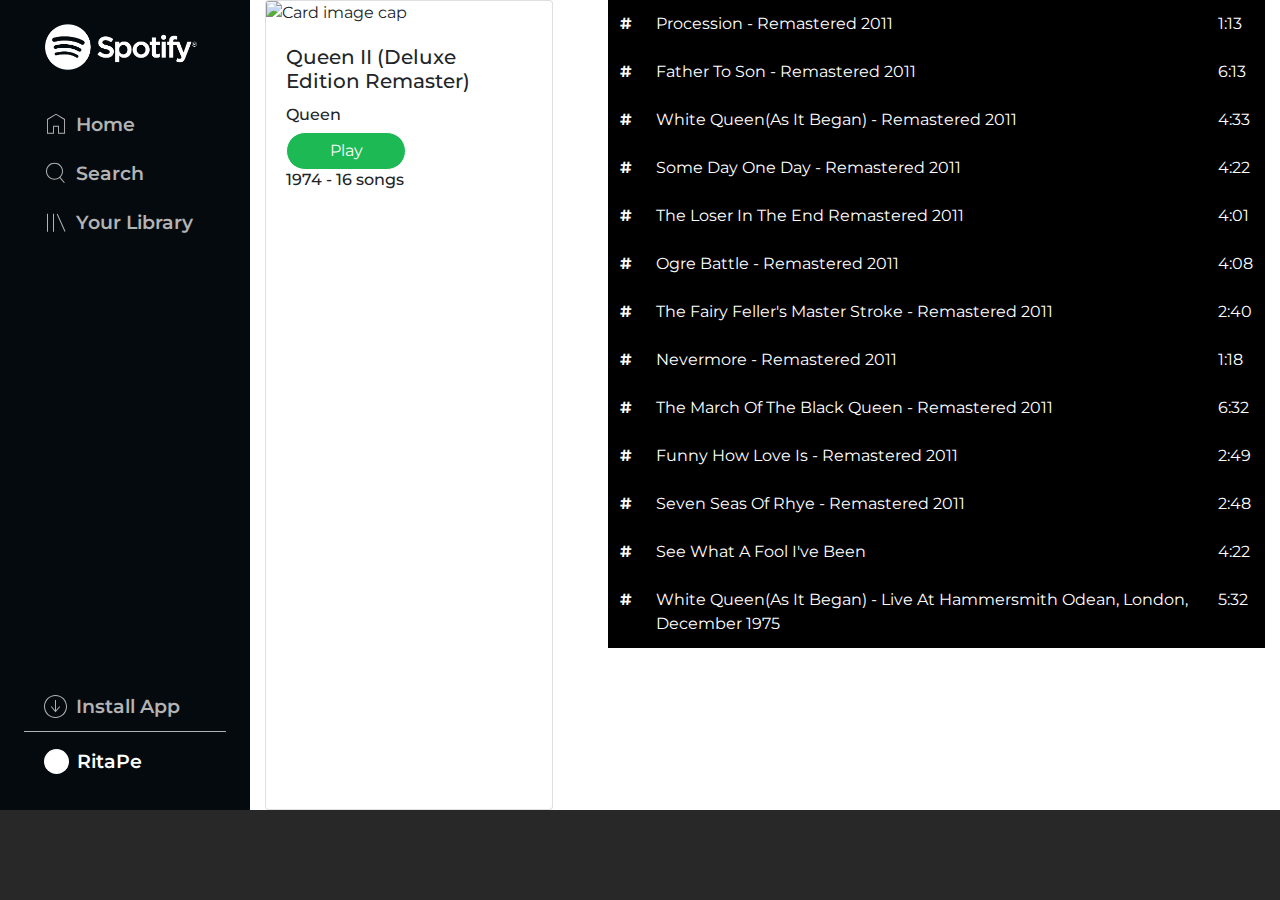
==== album.html @ 7730bd39 "Set-up Album Page" ====
<!DOCTYPE html>
<html lang="en">

<head>
    <meta charset="UTF-8">
    <meta name="viewport" content="width=device-width, initial-scale=1.0">
    <link rel="stylesheet" href="https://stackpath.bootstrapcdn.com/bootstrap/4.5.2/css/bootstrap.min.css">
    <link rel="stylesheet" href="style.css">
    <title>Spotify Clone</title>
</head>

<body>
    <div class="wrapper d-flex flex-column-reverse flex-md-row">
        <div class="sideNav d-flex flex-row flex-md-column">
            <div class="sideNav__nav d-flex flex-row flex-md-column">
                <!-- logo -->

                <a href="#" class="sideNav__logo d-none d-md-block"><img src="./imgs/Spotify_Logo_RGB_White.png"
                        alt="spotify_logo"></a>

                <!-- sidebar links -->
                <div class="sideNav__nav-links d-flex flex-row flex-md-column text-left">
                    <a href="#"> <svg class="mr-2" viewBox="0 0 512 512" width="24" height="24"
                            xmlns="http://www.w3.org/2000/svg">
                            <path
                                d="M 256.274 60.84 L 84.324 166.237 L 84.324 443.063 L 193.27 443.063 L 193.27 293.73 L 320.228 293.73 L 320.228 443.063 L 428.222 443.063 L 428.222 165.476 L 256.274 60.84 Z M 256.274 35.95 L 448.452 149.145 L 448.452 464.395 L 300 464.395 L 300 315.062 L 213.499 315.062 L 213.499 464.395 L 64.095 464.395 L 64.095 150.161 L 256.274 35.95 Z"
                                fill="currentColor"></path>
                        </svg> <span>Home</span></a>
                    <a href="#"><svg class="mr-2" viewBox="0 0 512 512" width="24" height="24"
                            xmlns="http://www.w3.org/2000/svg">
                            <path
                                d="M349.714 347.937l93.714 109.969-16.254 13.969-93.969-109.969q-48.508 36.825-109.207 36.825-36.826 0-70.476-14.349t-57.905-38.603-38.603-57.905-14.349-70.476 14.349-70.476 38.603-57.905 57.905-38.603 70.476-14.349 70.476 14.349 57.905 38.603 38.603 57.905 14.349 70.476q0 37.841-14.73 71.619t-40.889 58.921zM224 377.397q43.428 0 80.254-21.461t58.286-58.286 21.461-80.254-21.461-80.254-58.286-58.285-80.254-21.46-80.254 21.46-58.285 58.285-21.46 80.254 21.46 80.254 58.285 58.286 80.254 21.461z"
                                fill="currentColor" fill-rule="evenodd"></path>
                        </svg><span>Search</span></a>
                    <a href="#"><svg class="mr-2" viewBox="0 0 512 512" width="24" height="24"
                            xmlns="http://www.w3.org/2000/svg">
                            <path class="mr-2"
                                d="M291.301 81.778l166.349 373.587-19.301 8.635-166.349-373.587zM64 463.746v-384h21.334v384h-21.334zM192 463.746v-384h21.334v384h-21.334z"
                                fill="currentColor"></path>
                        </svg><span> Your Library</span></a>

                </div>
            </div>

            <!-- sidebar install app -->
            <div class="sideNav__footer sideNav__nav-links text-left d-none d-md-block">
                <a href="#"> <svg role="img" height="24" width="24" viewBox="0 0 24 24" class="mr-2">
                        <path
                            d="M11.5 0C5.149 0 0 5.148 0 11.5 0 17.851 5.149 23 11.5 23S23 17.851 23 11.5C23 5.148 17.851 0 11.5 0zm0 22C5.71 22 1 17.29 1 11.5S5.71 1 11.5 1 22 5.71 22 11.5 17.29 22 11.5 22zm.499-6.842V5h-1v10.149l-3.418-3.975-.758.652 4.678 5.44 4.694-5.439-.757-.653-3.439 3.984z"
                            fill="currentColor">
                        </path>
                    </svg> Install App</a>
                <a href="#" class="sideNav__user">
                    <div class="sideNav__user-avatar"><img class="img-fluid"
                            src="https://img2.pngio.com/avatar-female-person-user-woman-young-icon-avatar-person-png-512_512.png"
                            alt=""></div>RitaPe
                </a>

            </div>
        </div>
        <main class="container">
            <!-- here you put the content of each page -->
            <div class="row h-100">
                <div class="col-4 h-100">
                    <div class="card h-100" style="width: 18rem;">
                        <img class="card-img-top"
                            src="https://images-na.ssl-images-amazon.com/images/I/71B34LLm%2B9L._SY355_.jpg"
                            alt="Card image cap">
                        <div class="card-body">
                            <h5 class="card-title">Queen II (Deluxe Edition Remaster)</h5>

                            <h6>Queen</h6>

                            <div class="d-flex flex-column buttons-wrapper">
                                <button type="button" class="btn btn-primary d-inline">Play</button>
                                <h6>1974 - 16 songs</h6>
                                <i class="fa fa-ellipsis-h" aria-hidden="true"></i>
                                <i class="fa fa-heart" aria-hidden="true"></i>
                            </div>

                        </div>
                    </div>
                </div>
                <div class="col-8 h-100">
                    <table class="table table-borderless table-dark">

                        <tbody>
                            <tr>
                                <th scope="row">#</th>
                                <td colspan="2">Procession - Remastered 2011</td>

                                <td>1:13</td>
                            </tr>
                            <tr>
                                <th scope="row">#</th>
                                <td colspan="2">Father To Son - Remastered 2011</td>
                                <td>6:13</td>
                            </tr>
                            <tr>
                                <th scope="row">#</th>
                                <td colspan="2">White Queen(As It Began) - Remastered 2011</td>
                                <td>4:33</td>
                            </tr>
                            <tr>
                                <th scope="row">#</th>
                                <td colspan="2">Some Day One Day - Remastered 2011</td>
                                <td>4:22</td>
                            </tr>
                            <tr>
                                <th scope="row">#</th>
                                <td colspan="2">The Loser In The End Remastered 2011</td>
                                <td>4:01</td>
                            </tr>
                            <tr>
                                <th scope="row">#</th>
                                <td colspan="2">Ogre Battle - Remastered 2011</td>
                                <td>4:08</td>
                            </tr>
                            <tr>
                                <th scope="row">#</th>
                                <td colspan="2">The Fairy Feller's Master Stroke - Remastered 2011</td>
                                <td>2:40</td>
                            </tr>
                            <tr>
                                <th scope="row">#</th>
                                <td colspan="2">Nevermore - Remastered 2011</td>
                                <td>1:18</td>
                            </tr>
                            <tr>
                                <th scope="row">#</th>
                                <td colspan="2">The March Of The Black Queen - Remastered 2011</td>
                                <td>6:32</td>
                            </tr>
                            <tr>
                                <th scope="row">#</th>
                                <td colspan="2">Funny How Love Is - Remastered 2011</td>
                                <td>2:49</td>
                            </tr>
                            <tr>
                                <th scope="row">#</th>
                                <td colspan="2">Seven Seas Of Rhye - Remastered 2011</td>
                                <td>2:48</td>
                            </tr>
                            <tr>
                                <th scope="row">#</th>
                                <td colspan="2">See What A Fool I've Been</td>
                                <td>4:22</td>
                            </tr>
                            <tr>
                                <th scope="row">#</th>
                                <td colspan="2">White Queen(As It Began) - Live At Hammersmith Odean, London, December
                                    1975</td>
                                <td>5:32</td>
                            </tr>
                        </tbody>
                    </table>
                </div>
            </div>
    </div>
    </main>

    </div>
    <section class="player">
        <iframe src="https://open.spotify.com/embed/track/0VjIjW4GlUZAMYd2vXMi3b" id="music-player" frameborder="0"
            allowtransparency="true" allow="encrypted-media" autoplay="1"></iframe>
    </section>


    <!-- jQuery (necessary for Bootstrap's JavaScript plugins) -->
    <script src="https://ajax.googleapis.com/ajax/libs/jquery/1.12.4/jquery.min.js"></script>
    <!-- Include all compiled plugins (below), or include individual files as needed -->
    <script src="js/bootstrap.min.js"></script>
</body>

</html>
---- style.css ----
@import url("https://fonts.googleapis.com/css2?family=Montserrat:ital,wght@0,100;0,200;0,300;0,400;0,600;0,700;0,800;1,300;1,400&display=swap");

/* Color sheme 
black-navbar: #050A0F,
color-player:#282828,
color-links-sideNav: #b3b3b3
*/

:root {
  --color-navbar: #050a0f;
  --color-player: #282828;
  --main-font: "Montserrat", sans- serif;
  --color-links-sideNav: #b3b3b3;
  --color-dividers-login: #d9dadc;
  --plyer-height-desktop: 90px;
  --color-green: #15883e;
  --color-bacl-hover: #282828;
  --color-background: #181818;
}
/*---------------------------- UTILS------------------------------ */

/*---------------------------- SCHELETON AND GENERAL SETTINGS------------------------------ */
.wrapper {
  font-family: var(--main-font);
}
.container-fluid {
  background-color: var(--color-background);
  margin: 0;
  max-width: none;
}
.col-12 {
  padding: 0;
}

/*----------------------------- BUTTONS---------------------------------- */

.btn-fb {
  color: rgb(255, 255, 255);
  background-color: rgb(59, 89, 152);
}
.btn-login {
  font-size: 14px;
  line-height: 1;
  transition-property: background-color, border-color, color, box-shadow, filter;
  transition-duration: 0.3s;
  letter-spacing: 2px;
  min-width: 160px;
  text-transform: uppercase;
  white-space: normal;
  text-align: center;
  font-weight: 500;
  border-radius: 500px;
  padding: 16px 48px 18px;
  border-width: 0px;
}
.btn-black {
  color: rgb(255, 255, 255);
  background-color: rgb(0, 0, 0);
}
.btn-default {
  color: rgb(97, 100, 103);
  box-shadow: rgb(97, 100, 103) 0px 0px 0px 2px inset;
  background-color: transparent;
}
.btn-green {
  color: rgb(255, 255, 255);
  background-color: rgb(21, 136, 62);
}

/* ---------------------------------------SIDENAV--------------------------------- */
.sideNav {
  width: 20vw;
  min-width: 250px;
  max-width: 320px;
  background-color: var(--color-navbar);
  height: calc(100vh - var(--plyer-height-desktop));
  padding: 1.5em;

  justify-content: space-between;
}

.sideNav__logo img {
  width: 76%;
  margin-left: 20px;
  margin-bottom: 30px;
}

.sideNav__nav-links a {
  color: var(--color-links-sideNav);
  padding: 10px 20px;
  font-weight: 600;
  font-size: 1.2em;
  display: flex;
  align-items: center;
  text-decoration: none;
}
.sideNav__user-avatar {
  height: 25px;
  width: 25px;
  background-color: white;
  border-radius: 100%;
  margin-right: 8px;
}
.sideNav__nav-links a.sideNav__user {
  color: white;
  border-top: 1px solid var(--color-links-sideNav);
  padding-top: 15px;
}
/* ----------------------------------------------------NAVBAR----------------------------------------------------------- */
.navBar {
}

.navBar a.navBar__link {
  text-transform: uppercase;
  color: #b3b3b3;

  margin: 33px 36px;
  font-size: 16px;
  font-weight: 600;
  letter-spacing: 4px;
  position: relative;
  text-decoration: none;
}
a.navBar__link.active::after {
  position: absolute;
  content: "";
  width: 40%;
  height: 4px;
  bottom: -5px;
  left: 50%;
  transform: translateX(-50%);
  background-color: var(--color-green);
}
/* -----------------------------------------------PLAYER BOTTOM---------------------------------------------*/
.player iframe {
  width: 100vw;
  height: var(--plyer-height-desktop);
  background-color: var(--color-player);
  position: fixed;
  bottom: 0;
  z-index: 1;
}
/* ----------------------------------------LOGIN-PAGE ----------------------------------------------------*/
/* ----------------------------------------LOGIN-PAGE ----------------------------------------------------*/
/* ----------------------------------------LOGIN-PAGE ----------------------------------------------------*/

.login__box {
  width: 80vw;
  max-width: 450px;
  min-width: 375px;
  margin: 0px auto;
  padding: 10px 30px;
}
.login__header {
  text-align: center;
  padding: 22px 0px;
  border-bottom: 1px solid var(--color-dividers-login);
}

.login__logo {
  width: 15%;
  min-width: 130px;
}

.login__box h6 {
  font-weight: 700;
  text-align: center;
}

.login__socials {
  padding-bottom: 10px;
  margin-bottom: 20px;
  position: relative;
  border-bottom: 1px solid var(--color-dividers-login);
}

.login__socials::after {
  content: "OR";
  position: absolute;
  bottom: -10px;
  right: 50%;
  background-color: white;
  font-weight: 700;
  font-size: 12px;
  padding: 0px 10px;
}
.login__inputs {
  padding-bottom: 40px;
  border-bottom: 1px solid var(--color-dividers-login);
}
.input-group-text {
  background-color: transparent !important;
}

.login__forgotPass a {
  color: var(--color-green);
}

.login__signup {
  padding-top: 24px;
}

/* -----------------------------------------------ALBUM PAGE---------------------------------------------*/
/* -----------------------------------------------ALBUM PAGE---------------------------------------------*/
/* -----------------------------------------------ALBUM PAGE---------------------------------------------*/

/*----------------------------------------Jumbotron Artist Page--------------------------------------------*/

.jumbotron {
  background-image: url("https://cdn.britannica.com/83/149183-050-25913164/Queen.jpg");
  background-size: cover;
  margin-bottom: 0 !important;
  position: relative;
}

.jumbotron h1,
p {
  color: white;
}

.jumbo-content {
  font-family: "Montserrat", sans-serif;
  font-style: normal;
  margin-top: 80px;
}
.jumbo-content h6:first-child {
  color: #b3b3b3;
}

.buttons-wrapper {
  display: inline;
}
.buttons-wrapper button:first-child {
  background-color: #1db954;
  border-color: white;
  border-radius: 25px;
  width: 120px;
  margin-right: 20px;
}

.buttons-wrapper button:nth-child(2) {
  background-color: rgba(25, 20, 20, 0.3);
  border-color: white;
  border-radius: 25px;
  width: 130px;
  margin-right: 5px;
  margin-left: 10px;
}
.buttons-wrapper i {
  color: white;
  margin-left: 20px;
  font-size: 20px;
}

.jumbo-links {
  margin-top: -50px;
  background-color: rgba(25, 20, 20, 0.26);
}

.jumbo__overlay {
  position: absolute;
  top: 0;
  left: 0;
  width: 100%;
  height: 100%;
  background: rgb(0, 0, 0);
  background: linear-gradient(
    9deg,
    rgba(0, 0, 0, 1) 0%,
    rgba(116, 115, 113, 0.4243870578778135) 100%
  );
}
/* .jumbo-links > a {
  color: #b3b3b3;
  position: relative;
}
.jumbo-links > a:hover {
  color: white;
  text-decoration: none;
}
.jumbo-links a:first-child {
  margin-right: 20px;
}
.jumbo-links a:nth-child(2) {
  margin-left: 10px;
  margin-right: 20px;
}
.jumbo-links a:nth-child(3) {
  margin-left: 10px;
}
.active::after {
  content: "";
  position: absolute;
  height: 3px;
  width: 40%;
  bottom: 0;
  background-color: yellowgreen;
  right: 50%;
  transform: translateX(50%);
} */

/*-----------------------------------------ALBUM PAGE--------------------------------------------------------*/
.table {
  background-color: black;
}

/* ----------------------------------------MEDIA QUERIES ----------------------------------------------------*/

@media screen and (max-width: 768px) {
  .sideNav {
    position: fixed;
    bottom: 0;
    height: 80px;
    max-width: none;
    width: 100vw;
    padding: 10px;
    align-items: center;
    justify-content: center;
  }

  .sideNav__nav-links {
    width: 100vw;
    justify-content: space-around;
    padding-top: 10px;
  }
  .sideNav__nav-links a {
    display: flex;
    flex-direction: column;
    font-size: 0.8em;
  }

  .navBar a.navBar__link {
    font-size: 12px;
    margin: 33px 20px;
  }

  /* PLAYER BOTTOM*/

  .player iframe {
    height: 80px;
    bottom: 60px;
  }
}
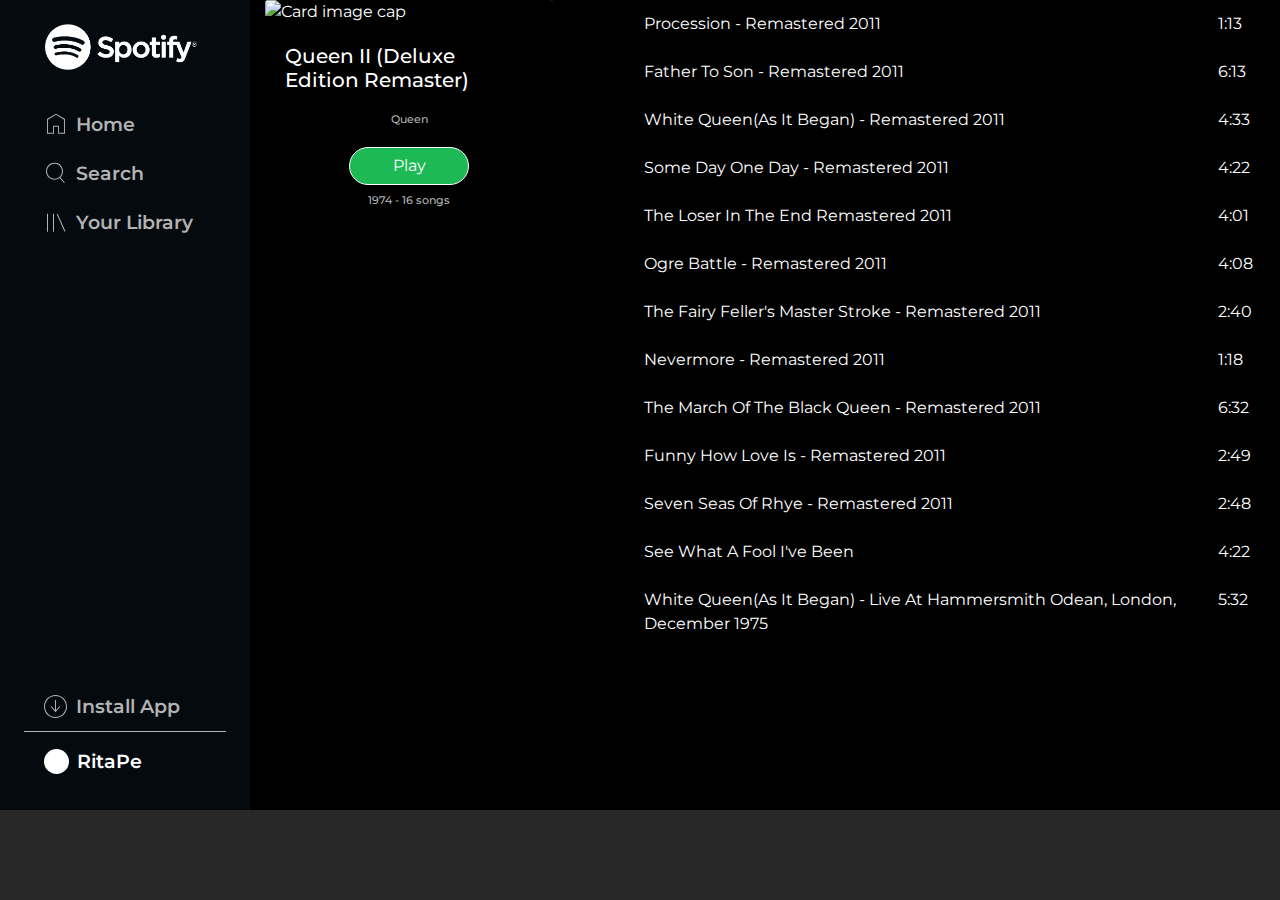
==== commit 6b09a45d: "Spacing in card section, added note icon" ====
--- a/album.html
+++ b/album.html
@@ -7,6 +7,7 @@
     <link rel="stylesheet" href="https://stackpath.bootstrapcdn.com/bootstrap/4.5.2/css/bootstrap.min.css">
     <link rel="stylesheet" href="style.css">
     <title>Spotify Clone</title>
+    <script src="https://kit.fontawesome.com/543b86d782.js" crossorigin="anonymous"></script>
 </head>
 
 <body>
@@ -66,16 +67,21 @@
                         <img class="card-img-top"
                             src="https://images-na.ssl-images-amazon.com/images/I/71B34LLm%2B9L._SY355_.jpg"
                             alt="Card image cap">
-                        <div class="card-body">
-                            <h5 class="card-title">Queen II (Deluxe Edition Remaster)</h5>
+                        <div class="card-body d-flex flex-column align-items-center">
+                            <h5 class=" card-title">Queen II (Deluxe Edition Remaster)</h5>
 
                             <h6>Queen</h6>
 
-                            <div class="d-flex flex-column buttons-wrapper">
-                                <button type="button" class="btn btn-primary d-inline">Play</button>
+                            <div class="d-flex flex-column buttons-wrapper align-items-center">
+                                <button type="button" class="btn btn-primary d-inline"
+                                    style="margin-right: 0;">Play</button>
                                 <h6>1974 - 16 songs</h6>
-                                <i class="fa fa-ellipsis-h" aria-hidden="true"></i>
-                                <i class="fa fa-heart" aria-hidden="true"></i>
+                                <div class="icons-wrapper">
+                                    <i class="fa fa-heart" aria-hidden="true"></i>
+                                    <i class="fa fa-ellipsis-h" aria-hidden="true"></i>
+                                </div>
+
+
                             </div>
 
                         </div>
@@ -86,68 +92,68 @@
 
                         <tbody>
                             <tr>
-                                <th scope="row">#</th>
+                                <th scope="row"><i class="fa fa-music" aria-hidden="true"></i></th>
                                 <td colspan="2">Procession - Remastered 2011</td>
 
                                 <td>1:13</td>
                             </tr>
                             <tr>
-                                <th scope="row">#</th>
+                                <th scope="row"><i class="fa fa-music" aria-hidden="true"></i></th>
                                 <td colspan="2">Father To Son - Remastered 2011</td>
                                 <td>6:13</td>
                             </tr>
                             <tr>
-                                <th scope="row">#</th>
+                                <th scope="row"><i class="fa fa-music" aria-hidden="true"></i></th>
                                 <td colspan="2">White Queen(As It Began) - Remastered 2011</td>
                                 <td>4:33</td>
                             </tr>
                             <tr>
-                                <th scope="row">#</th>
+                                <th scope="row"><i class="fa fa-music" aria-hidden="true"></i></th>
                                 <td colspan="2">Some Day One Day - Remastered 2011</td>
                                 <td>4:22</td>
                             </tr>
                             <tr>
-                                <th scope="row">#</th>
+                                <th scope="row"><i class="fa fa-music" aria-hidden="true"></i></th>
                                 <td colspan="2">The Loser In The End Remastered 2011</td>
                                 <td>4:01</td>
                             </tr>
                             <tr>
-                                <th scope="row">#</th>
+                                <th scope="row"><i class="fa fa-music" aria-hidden="true"></i></th>
                                 <td colspan="2">Ogre Battle - Remastered 2011</td>
                                 <td>4:08</td>
                             </tr>
                             <tr>
-                                <th scope="row">#</th>
+                                <th scope="row"><i class="fa fa-music" aria-hidden="true"></i></th>
                                 <td colspan="2">The Fairy Feller's Master Stroke - Remastered 2011</td>
                                 <td>2:40</td>
                             </tr>
                             <tr>
-                                <th scope="row">#</th>
+                                <th scope="row"><i class="fa fa-music" aria-hidden="true"></i></th>
                                 <td colspan="2">Nevermore - Remastered 2011</td>
                                 <td>1:18</td>
                             </tr>
                             <tr>
-                                <th scope="row">#</th>
+                                <th scope="row"><i class="fa fa-music" aria-hidden="true"></i></th>
                                 <td colspan="2">The March Of The Black Queen - Remastered 2011</td>
                                 <td>6:32</td>
                             </tr>
                             <tr>
-                                <th scope="row">#</th>
+                                <th scope="row"><i class="fa fa-music" aria-hidden="true"></i></th>
                                 <td colspan="2">Funny How Love Is - Remastered 2011</td>
                                 <td>2:49</td>
                             </tr>
                             <tr>
-                                <th scope="row">#</th>
+                                <th scope="row"><i class="fa fa-music" aria-hidden="true"></i></th>
                                 <td colspan="2">Seven Seas Of Rhye - Remastered 2011</td>
                                 <td>2:48</td>
                             </tr>
                             <tr>
-                                <th scope="row">#</th>
+                                <th scope="row"><i class="fa fa-music" aria-hidden="true"></i></th>
                                 <td colspan="2">See What A Fool I've Been</td>
                                 <td>4:22</td>
                             </tr>
                             <tr>
-                                <th scope="row">#</th>
+                                <th scope="row"><i class="fa fa-music" aria-hidden="true"></i></th>
                                 <td colspan="2">White Queen(As It Began) - Live At Hammersmith Odean, London, December
                                     1975</td>
                                 <td>5:32</td>
--- a/style.css
+++ b/style.css
@@ -304,6 +304,30 @@
   background-color: black;
 }
 
+.row.h-100 {
+  background-color: black;
+}
+
+.card.h-100 {
+  border: 0;
+}
+
+.card.h-100 > * {
+  color: white;
+  background-color: black;
+}
+
+.card.h-100 h6 {
+  margin-top: 10px;
+  margin-bottom: 20px;
+  font-size: 0.67em;
+  color: #b3b3b3;
+}
+
+.card.h-100 .icons-wrapper {
+  margin-top: 30px;
+}
+
 /* ----------------------------------------MEDIA QUERIES ----------------------------------------------------*/
 
 @media screen and (max-width: 768px) {
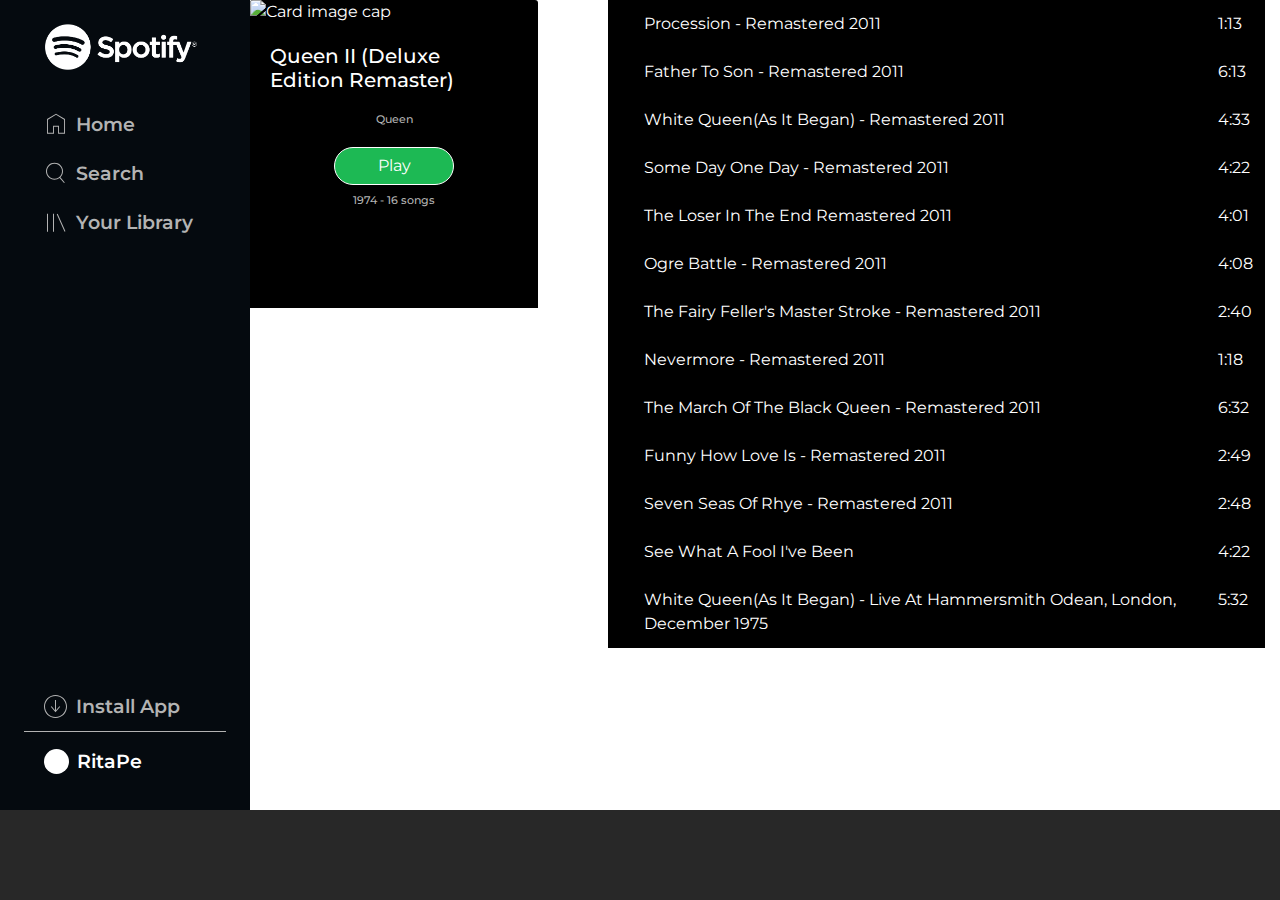
==== commit 84a3cc05: "Added Album Page Responsiveness" ====
--- a/album.html
+++ b/album.html
@@ -39,10 +39,8 @@
                                 d="M291.301 81.778l166.349 373.587-19.301 8.635-166.349-373.587zM64 463.746v-384h21.334v384h-21.334zM192 463.746v-384h21.334v384h-21.334z"
                                 fill="currentColor"></path>
                         </svg><span> Your Library</span></a>
-
                 </div>
             </div>
-
             <!-- sidebar install app -->
             <div class="sideNav__footer sideNav__nav-links text-left d-none d-md-block">
                 <a href="#"> <svg role="img" height="24" width="24" viewBox="0 0 24 24" class="mr-2">
@@ -56,13 +54,12 @@
                             src="https://img2.pngio.com/avatar-female-person-user-woman-young-icon-avatar-person-png-512_512.png"
                             alt=""></div>RitaPe
                 </a>
-
             </div>
         </div>
         <main class="container">
             <!-- here you put the content of each page -->
-            <div class="row h-100">
-                <div class="col-4 h-100">
+            <div class="row">
+                <div class="col-12 col-lg-4 h-100">
                     <div class="card h-100" style="width: 18rem;">
                         <img class="card-img-top"
                             src="https://images-na.ssl-images-amazon.com/images/I/71B34LLm%2B9L._SY355_.jpg"
@@ -80,21 +77,16 @@
                                     <i class="fa fa-heart" aria-hidden="true"></i>
                                     <i class="fa fa-ellipsis-h" aria-hidden="true"></i>
                                 </div>
-
-
                             </div>
-
                         </div>
                     </div>
                 </div>
                 <div class="col-8 h-100">
                     <table class="table table-borderless table-dark">
-
                         <tbody>
                             <tr>
                                 <th scope="row"><i class="fa fa-music" aria-hidden="true"></i></th>
                                 <td colspan="2">Procession - Remastered 2011</td>
-
                                 <td>1:13</td>
                             </tr>
                             <tr>
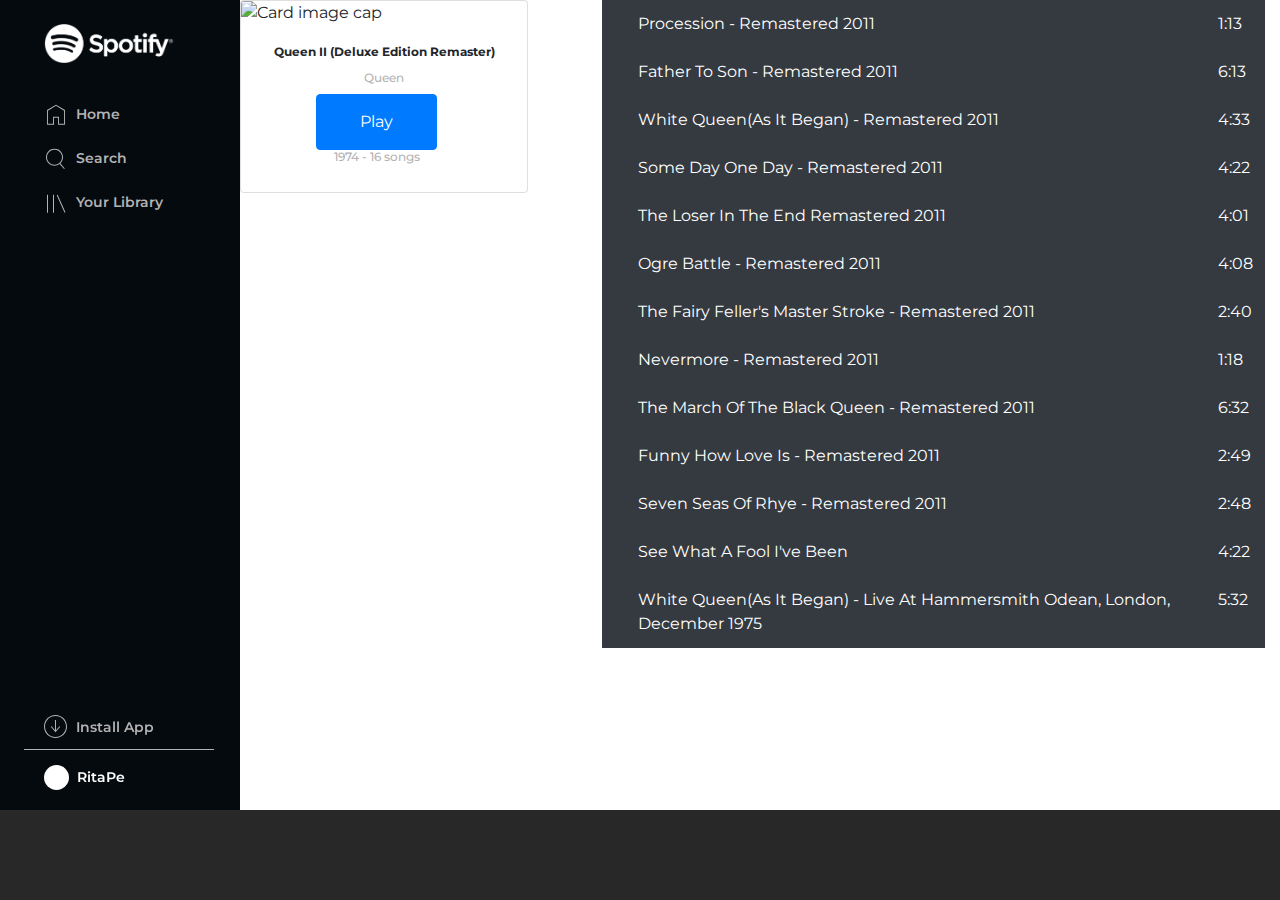
==== commit dedd7fdf: "Adding assign picture script" ====
--- a/album.html
+++ b/album.html
@@ -8,6 +8,7 @@
     <link rel="stylesheet" href="style.css">
     <title>Spotify Clone</title>
     <script src="https://kit.fontawesome.com/543b86d782.js" crossorigin="anonymous"></script>
+    <script src="script.js"></script>
 </head>
 
 <body>
@@ -61,9 +62,7 @@
             <div class="row">
                 <div class="col-12 col-lg-4 h-100">
                     <div class="card h-100" style="width: 18rem;">
-                        <img class="card-img-top"
-                            src="https://images-na.ssl-images-amazon.com/images/I/71B34LLm%2B9L._SY355_.jpg"
-                            alt="Card image cap">
+                        <img class="card-img-top" src="" ; alt="Card image cap">
                         <div class="card-body d-flex flex-column align-items-center">
                             <h5 class=" card-title">Queen II (Deluxe Edition Remaster)</h5>
 
--- a/style.css
+++ b/style.css
@@ -22,21 +22,48 @@
 /*---------------------------- SCHELETON AND GENERAL SETTINGS------------------------------ */
 .wrapper {
   font-family: var(--main-font);
+  min-height: 100vh;
+  padding-bottom: 90px;
 }
 .container-fluid {
   background-color: var(--color-background);
   margin: 0;
   max-width: none;
 }
+.container-album {
+  background-color: #0f0f0f;
+}
+.container-index {
+  background: rgb(2, 0, 36);
+  background: linear-gradient(
+    343deg,
+    rgba(2, 0, 36, 1) 0%,
+    rgba(9, 9, 121, 1) 35%,
+    rgba(62, 131, 177, 1) 100%
+  );
+}
 .col-12 {
   padding: 0;
 }
-
+.col-6,
+.col-md-4,
+.col-lg-3 {
+  padding: 8px;
+}
+.hidden {
+  display: none;
+}
+button:focus {
+  outline: 0;
+}
 /*----------------------------- BUTTONS---------------------------------- */
 
 .btn-fb {
   color: rgb(255, 255, 255);
   background-color: rgb(59, 89, 152);
+}
+.btn-login:hover {
+  transform: translateY(2px);
 }
 .btn-login {
   font-size: 14px;
@@ -52,6 +79,11 @@
   border-radius: 500px;
   padding: 16px 48px 18px;
   border-width: 0px;
+  transition: all 0.3s ease-in;
+}
+a.btn-login,
+a.btn-login.bt-fb {
+  text-decoration: none;
 }
 .btn-black {
   color: rgb(255, 255, 255);
@@ -65,22 +97,38 @@
 .btn-green {
   color: rgb(255, 255, 255);
   background-color: rgb(21, 136, 62);
+  outline: none;
+}
+.btn-green:hover {
+  outline: none;
+  background-color: rgb(24, 214, 91);
+}
+.btn-dark-trasparent {
+  background-color: rgba(25, 20, 20, 0.3);
+  border: solid 2px var(--color-links-sideNav);
+  color: white;
+}
+.btn-modals {
+  padding: 10px 10px;
 }
 
 /* ---------------------------------------SIDENAV--------------------------------- */
+
 .sideNav {
   width: 20vw;
-  min-width: 250px;
-  max-width: 320px;
+  min-width: 240px;
+  max-width: 250px;
   background-color: var(--color-navbar);
-  height: calc(100vh - var(--plyer-height-desktop));
   padding: 1.5em;
-
-  justify-content: space-between;
-}
-
+  position: relative;
+}
+.sideNav__top {
+  position: fixed;
+  top: 30px;
+}
 .sideNav__logo img {
-  width: 76%;
+  width: 18vw;
+  max-width: 130px;
   margin-left: 20px;
   margin-bottom: 30px;
 }
@@ -89,10 +137,66 @@
   color: var(--color-links-sideNav);
   padding: 10px 20px;
   font-weight: 600;
-  font-size: 1.2em;
+  font-size: 14px;
   display: flex;
   align-items: center;
   text-decoration: none;
+}
+.sideNav__nav-links a:hover {
+  background-color: var(--color-player);
+  cursor: pointer;
+}
+.sideNav__playlist h6 {
+  color: var(--color-links-sideNav);
+  font-weight: 600;
+  font-size: 12px;
+  letter-spacing: 2px;
+}
+.sideNav__nav-addPlay i {
+  width: 32px;
+  height: 32px;
+  display: flex;
+  align-items: center;
+  justify-content: center;
+  font-size: 18px;
+  background-color: var(--color-links-sideNav);
+  color: black;
+  margin-right: 12px;
+}
+.sideNav__nav-addPlay:hover {
+  color: white;
+}
+.sideNav__nav-play-thumb {
+  background: linear-gradient(135deg, #450af5, #c4efd9);
+  width: 32px;
+  height: 32px;
+  padding: 4px;
+  display: -webkit-box;
+  display: -ms-flexbox;
+  margin-right: 12px;
+  display: flex;
+  -webkit-box-align: center;
+  -ms-flex-align: center;
+  align-items: center;
+  -webkit-box-pack: center;
+  -ms-flex-pack: center;
+  justify-content: center;
+  -ms-flex-negative: 0;
+  flex-shrink: 0;
+  color: white;
+}
+
+.sideNav__nav-addPlay:hover i {
+  background-color: white;
+  transform: translateY(-2px);
+}
+
+.sideNav__footer {
+  position: fixed;
+  bottom: 100px;
+  width: 18%;
+  max-width: 190px;
+  min-width: 180px;
 }
 .sideNav__user-avatar {
   height: 25px;
@@ -100,6 +204,7 @@
   background-color: white;
   border-radius: 100%;
   margin-right: 8px;
+  overflow: hidden;
 }
 .sideNav__nav-links a.sideNav__user {
   color: white;
@@ -114,12 +219,15 @@
   text-transform: uppercase;
   color: #b3b3b3;
 
-  margin: 33px 36px;
-  font-size: 16px;
+  margin: 33px 20px;
+  font-size: 14px;
   font-weight: 600;
   letter-spacing: 4px;
   position: relative;
   text-decoration: none;
+}
+.navBar a.navBar__link:hover {
+  color: white;
 }
 a.navBar__link.active::after {
   position: absolute;
@@ -138,7 +246,36 @@
   background-color: var(--color-player);
   position: fixed;
   bottom: 0;
-  z-index: 1;
+  z-index: 99;
+}
+
+/* ----------------------------------------------------MODALS----------------------------------------------------------- */
+.modal-content {
+  background-color: var(--color-bacl-hover);
+  color: var(--color-dividers-login);
+  text-align: center;
+}
+.modal-body input {
+  border-radius: 30px;
+}
+.modal-header {
+  border-bottom: none;
+}
+.modal-body input::placeholder {
+  border-radius: 30px;
+  color: var(--color-links-sideNav);
+  font-family: var(--main-font);
+  font-size: 12px;
+}
+.modal-body {
+  border-bottom: none;
+  padding-bottom: 20px;
+}
+.modal-footer {
+  justify-content: center;
+  border-top: none;
+  padding-bottom: 30px;
+  margin-top: -30px;
 }
 /* ----------------------------------------LOGIN-PAGE ----------------------------------------------------*/
 /* ----------------------------------------LOGIN-PAGE ----------------------------------------------------*/
@@ -200,9 +337,9 @@
   padding-top: 24px;
 }
 
-/* -----------------------------------------------ALBUM PAGE---------------------------------------------*/
-/* -----------------------------------------------ALBUM PAGE---------------------------------------------*/
-/* -----------------------------------------------ALBUM PAGE---------------------------------------------*/
+/* -----------------------------------------------ALBUMS PAGE---------------------------------------------*/
+/* -----------------------------------------------ALBUMS PAGE---------------------------------------------*/
+/* -----------------------------------------------ALBUMS PAGE---------------------------------------------*/
 
 /*----------------------------------------Jumbotron Artist Page--------------------------------------------*/
 
@@ -211,11 +348,15 @@
   background-size: cover;
   margin-bottom: 0 !important;
   position: relative;
+  min-height: 40vh;
 }
 
 .jumbotron h1,
 p {
   color: white;
+  font-weight: 700;
+  margin-bottom: 40px;
+  font-size: 80px;
 }
 
 .jumbo-content {
@@ -229,27 +370,16 @@
 
 .buttons-wrapper {
   display: inline;
-}
-.buttons-wrapper button:first-child {
-  background-color: #1db954;
-  border-color: white;
-  border-radius: 25px;
-  width: 120px;
+  margin-right: 15px;
+}
+
+.buttons-wrapper > button {
+  padding: 15px 43px;
   margin-right: 20px;
 }
-
-.buttons-wrapper button:nth-child(2) {
-  background-color: rgba(25, 20, 20, 0.3);
-  border-color: white;
-  border-radius: 25px;
-  width: 130px;
-  margin-right: 5px;
-  margin-left: 10px;
-}
 .buttons-wrapper i {
   color: white;
-  margin-left: 20px;
-  font-size: 20px;
+  font-size: 30px;
 }
 
 .jumbo-links {
@@ -270,65 +400,154 @@
     rgba(116, 115, 113, 0.4243870578778135) 100%
   );
 }
-/* .jumbo-links > a {
+.jumbo-links > a {
   color: #b3b3b3;
-  position: relative;
 }
 .jumbo-links > a:hover {
   color: white;
   text-decoration: none;
 }
-.jumbo-links a:first-child {
-  margin-right: 20px;
-}
-.jumbo-links a:nth-child(2) {
-  margin-left: 10px;
-  margin-right: 20px;
-}
-.jumbo-links a:nth-child(3) {
-  margin-left: 10px;
-}
-.active::after {
-  content: "";
-  position: absolute;
-  height: 3px;
-  width: 40%;
-  bottom: 0;
-  background-color: yellowgreen;
-  right: 50%;
-  transform: translateX(50%);
-} */
-
-/*-----------------------------------------ALBUM PAGE--------------------------------------------------------*/
-.table {
+
+/* -----------------------------------------------SINGLE ALBUM PAGE ---------------------------------------------*/
+/* -----------------------------------------------SINGLE ALBUM PAGE ---------------------------------------------*/
+/* -----------------------------------------------SINGLE ALBUM PAGE ---------------------------------------------*/
+.single-album h3 {
+  font-weight: bold;
+  color: aliceblue;
+}
+
+.single-album .card-title {
+  font-weight: bold;
+}
+.single-album .card-spotify {
   background-color: black;
-}
-
-.row.h-100 {
-  background-color: black;
-}
-
-.card.h-100 {
+  color: white;
+}
+.single-album .card-body h5 {
+  font-size: 24px;
+  text-align: center;
+}
+.single-album .card-body h6 {
+  color: var(--color-links-sideNav);
+  font-size: 16px;
+}
+
+.single-album .table {
+  background-color: #0f0f0f;
+  font-size: 1.1em;
+}
+
+.single-album .row {
+  background-color: #0f0f0f;
+}
+
+.single-album .card {
   border: 0;
 }
 
-.card.h-100 > * {
-  color: white;
-  background-color: black;
-}
-
-.card.h-100 h6 {
+.single-album .card > * {
+  color: white;
+  background-color: #0f0f0f;
+}
+
+.single-album .card h6 {
   margin-top: 10px;
   margin-bottom: 20px;
-  font-size: 0.67em;
+  font-size: 1em;
   color: #b3b3b3;
 }
 
-.card.h-100 .icons-wrapper {
+.single-album .card.icons-wrapper {
   margin-top: 30px;
 }
 
+.single-album .row {
+  width: 93%;
+  margin: 30px auto;
+}
+.single-album .card {
+  background-color: transparent;
+}
+
+.single-album .icons-wrapper i {
+  padding: 10px;
+  font-size: 25px;
+}
+.single-album table tr:hover {
+  background-color: var(--color-player);
+  cursor: pointer;
+  animation-name: moveOnHover;
+  animation-duration: 0.3s;
+  transform: scaleX(2%);
+}
+@keyframes moveOnHover {
+  0% {
+    transform: translateX(0px);
+  }
+
+  50% {
+    transform: translateX(3px);
+  }
+  100% {
+    transform: translateX(0px);
+  }
+}
+
+/* -----------------------------------------------INDEX ---------------------------------------------*/
+/* -----------------------------------------------INDEX ---------------------------------------------*/
+/* -----------------------------------------------INDEX ---------------------------------------------*/
+
+/*----------------------------------------Cards -  Index Page--------------------------------------------*/
+
+h3 {
+  font-weight: bold;
+  color: aliceblue;
+}
+
+.card-title {
+  font-weight: bold;
+}
+.card-spotify {
+  background-color: black;
+  color: white;
+}
+.card-body h5 {
+  font-size: 12px;
+}
+.card-body h6 {
+  color: var(--color-links-sideNav);
+  font-size: 12px;
+}
+.index__cards .card-spotify {
+  background-color: transparent;
+  color: white;
+}
+
+/* -----------------------------------------------PLAYLIST ---------------------------------------------*/
+/* -----------------------------------------------PLAYLIST ---------------------------------------------*/
+/* -----------------------------------------------PLAYLIST ---------------------------------------------*/
+.playlist__jumbotron {
+  background: #c33764; /* fallback for old browsers */
+  background: -webkit-linear-gradient(
+    to right,
+    #1d2671,
+    #c33764
+  ); /* Chrome 10-25, Safari 5.1-6 */
+  background: linear-gradient(
+    to right,
+    #1d2671,
+    #c33764
+  ); /* W3C, IE 10+/ Edge, Firefox 16+, Chrome 26+, Opera 12+, Safari 7+ */
+}
+
 /* ----------------------------------------MEDIA QUERIES ----------------------------------------------------*/
+
+@media screen and (max-width: 1200px) {
+  .navBar a.navBar__link {
+    font-size: 12px;
+    margin: 33px 10px;
+  }
+}
 
 @media screen and (max-width: 768px) {
   .sideNav {
@@ -340,8 +559,11 @@
     padding: 10px;
     align-items: center;
     justify-content: center;
-  }
-
+    z-index: 98;
+  }
+  .sideNav__top {
+    position: static;
+  }
   .sideNav__nav-links {
     width: 100vw;
     justify-content: space-around;
@@ -352,12 +574,33 @@
     flex-direction: column;
     font-size: 0.8em;
   }
+  .index__navBar {
+    display: flex;
+    flex-direction: column;
+  }
 
   .navBar a.navBar__link {
     font-size: 12px;
     margin: 33px 20px;
   }
-
+  .navBar a {
+    font-size: 12px;
+    margin: 33px 20px;
+  }
+
+  .index__navBar {
+    flex-direction: column;
+    align-items: center;
+  }
+  .index__navBar a.navBar__link {
+    margin: 15px 20px;
+    font-size: 16px;
+    color: white;
+  }
+  .navBar__hamburger i {
+    font-size: 30px;
+    margin-right: 30px;
+  }
   /* PLAYER BOTTOM*/
 
   .player iframe {
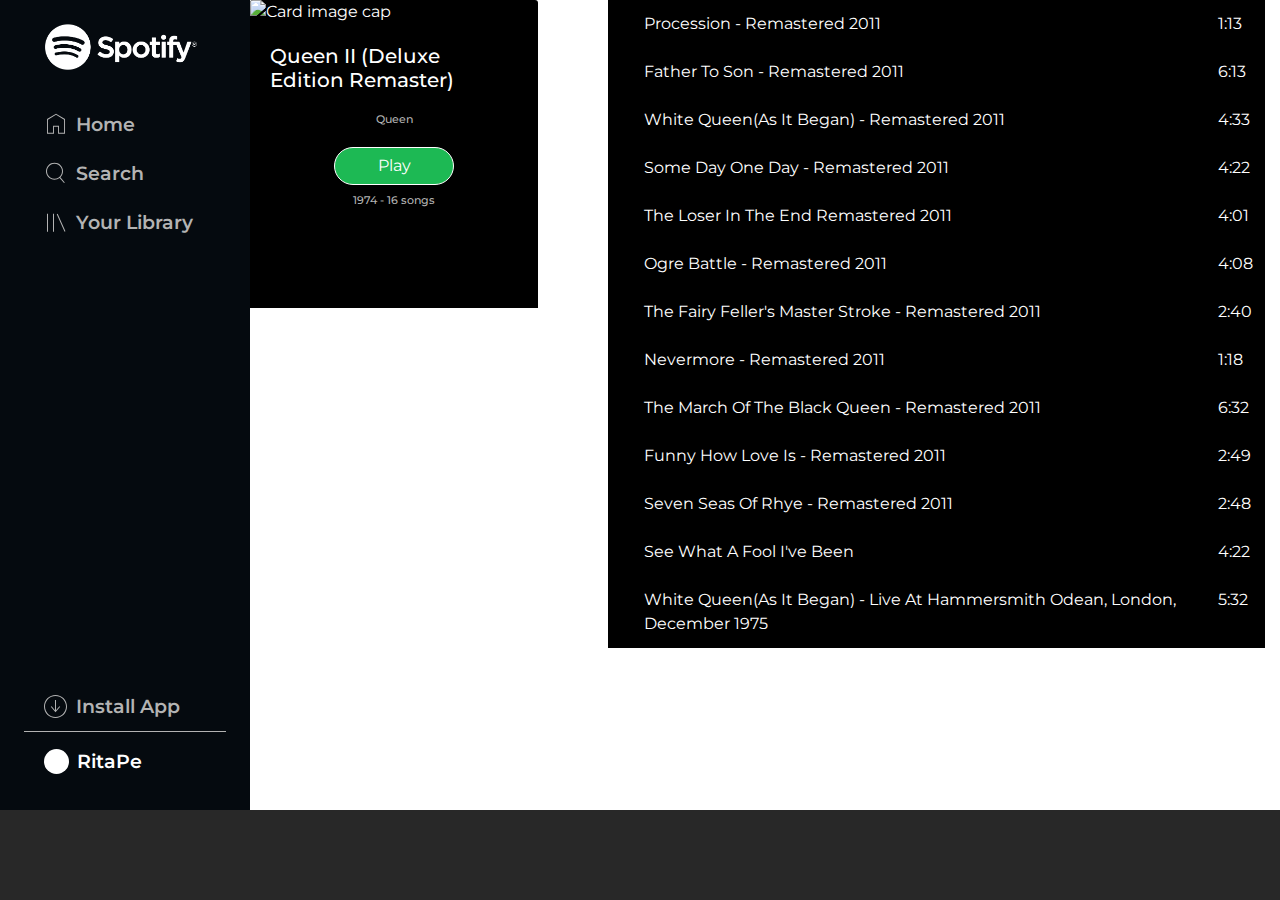
==== commit cb886af2: "Created Album "constructor"" ====
--- a/album.html
+++ b/album.html
@@ -8,6 +8,7 @@
     <link rel="stylesheet" href="style.css">
     <title>Spotify Clone</title>
     <script src="https://kit.fontawesome.com/543b86d782.js" crossorigin="anonymous"></script>
+    <script src="discography.js"></script>
     <script src="script.js"></script>
 </head>
 
@@ -62,7 +63,7 @@
             <div class="row">
                 <div class="col-12 col-lg-4 h-100">
                     <div class="card h-100" style="width: 18rem;">
-                        <img class="card-img-top" src="" ; alt="Card image cap">
+                        <img class="card-img-top" src=" " ; alt="Card image cap">
                         <div class="card-body d-flex flex-column align-items-center">
                             <h5 class=" card-title">Queen II (Deluxe Edition Remaster)</h5>
 
--- a/style.css
+++ b/style.css
@@ -22,48 +22,21 @@
 /*---------------------------- SCHELETON AND GENERAL SETTINGS------------------------------ */
 .wrapper {
   font-family: var(--main-font);
-  min-height: 100vh;
-  padding-bottom: 90px;
 }
 .container-fluid {
   background-color: var(--color-background);
   margin: 0;
   max-width: none;
 }
-.container-album {
-  background-color: #0f0f0f;
-}
-.container-index {
-  background: rgb(2, 0, 36);
-  background: linear-gradient(
-    343deg,
-    rgba(2, 0, 36, 1) 0%,
-    rgba(9, 9, 121, 1) 35%,
-    rgba(62, 131, 177, 1) 100%
-  );
-}
 .col-12 {
   padding: 0;
 }
-.col-6,
-.col-md-4,
-.col-lg-3 {
-  padding: 8px;
-}
-.hidden {
-  display: none;
-}
-button:focus {
-  outline: 0;
-}
+
 /*----------------------------- BUTTONS---------------------------------- */
 
 .btn-fb {
   color: rgb(255, 255, 255);
   background-color: rgb(59, 89, 152);
-}
-.btn-login:hover {
-  transform: translateY(2px);
 }
 .btn-login {
   font-size: 14px;
@@ -79,11 +52,6 @@
   border-radius: 500px;
   padding: 16px 48px 18px;
   border-width: 0px;
-  transition: all 0.3s ease-in;
-}
-a.btn-login,
-a.btn-login.bt-fb {
-  text-decoration: none;
 }
 .btn-black {
   color: rgb(255, 255, 255);
@@ -97,38 +65,22 @@
 .btn-green {
   color: rgb(255, 255, 255);
   background-color: rgb(21, 136, 62);
-  outline: none;
-}
-.btn-green:hover {
-  outline: none;
-  background-color: rgb(24, 214, 91);
-}
-.btn-dark-trasparent {
-  background-color: rgba(25, 20, 20, 0.3);
-  border: solid 2px var(--color-links-sideNav);
-  color: white;
-}
-.btn-modals {
-  padding: 10px 10px;
 }
 
 /* ---------------------------------------SIDENAV--------------------------------- */
-
 .sideNav {
   width: 20vw;
-  min-width: 240px;
-  max-width: 250px;
+  min-width: 250px;
+  max-width: 320px;
   background-color: var(--color-navbar);
+  height: calc(100vh - var(--plyer-height-desktop));
   padding: 1.5em;
-  position: relative;
-}
-.sideNav__top {
-  position: fixed;
-  top: 30px;
-}
+
+  justify-content: space-between;
+}
+
 .sideNav__logo img {
-  width: 18vw;
-  max-width: 130px;
+  width: 76%;
   margin-left: 20px;
   margin-bottom: 30px;
 }
@@ -137,66 +89,10 @@
   color: var(--color-links-sideNav);
   padding: 10px 20px;
   font-weight: 600;
-  font-size: 14px;
+  font-size: 1.2em;
   display: flex;
   align-items: center;
   text-decoration: none;
-}
-.sideNav__nav-links a:hover {
-  background-color: var(--color-player);
-  cursor: pointer;
-}
-.sideNav__playlist h6 {
-  color: var(--color-links-sideNav);
-  font-weight: 600;
-  font-size: 12px;
-  letter-spacing: 2px;
-}
-.sideNav__nav-addPlay i {
-  width: 32px;
-  height: 32px;
-  display: flex;
-  align-items: center;
-  justify-content: center;
-  font-size: 18px;
-  background-color: var(--color-links-sideNav);
-  color: black;
-  margin-right: 12px;
-}
-.sideNav__nav-addPlay:hover {
-  color: white;
-}
-.sideNav__nav-play-thumb {
-  background: linear-gradient(135deg, #450af5, #c4efd9);
-  width: 32px;
-  height: 32px;
-  padding: 4px;
-  display: -webkit-box;
-  display: -ms-flexbox;
-  margin-right: 12px;
-  display: flex;
-  -webkit-box-align: center;
-  -ms-flex-align: center;
-  align-items: center;
-  -webkit-box-pack: center;
-  -ms-flex-pack: center;
-  justify-content: center;
-  -ms-flex-negative: 0;
-  flex-shrink: 0;
-  color: white;
-}
-
-.sideNav__nav-addPlay:hover i {
-  background-color: white;
-  transform: translateY(-2px);
-}
-
-.sideNav__footer {
-  position: fixed;
-  bottom: 100px;
-  width: 18%;
-  max-width: 190px;
-  min-width: 180px;
 }
 .sideNav__user-avatar {
   height: 25px;
@@ -204,7 +100,6 @@
   background-color: white;
   border-radius: 100%;
   margin-right: 8px;
-  overflow: hidden;
 }
 .sideNav__nav-links a.sideNav__user {
   color: white;
@@ -219,15 +114,12 @@
   text-transform: uppercase;
   color: #b3b3b3;
 
-  margin: 33px 20px;
-  font-size: 14px;
+  margin: 33px 36px;
+  font-size: 16px;
   font-weight: 600;
   letter-spacing: 4px;
   position: relative;
   text-decoration: none;
-}
-.navBar a.navBar__link:hover {
-  color: white;
 }
 a.navBar__link.active::after {
   position: absolute;
@@ -246,36 +138,7 @@
   background-color: var(--color-player);
   position: fixed;
   bottom: 0;
-  z-index: 99;
-}
-
-/* ----------------------------------------------------MODALS----------------------------------------------------------- */
-.modal-content {
-  background-color: var(--color-bacl-hover);
-  color: var(--color-dividers-login);
-  text-align: center;
-}
-.modal-body input {
-  border-radius: 30px;
-}
-.modal-header {
-  border-bottom: none;
-}
-.modal-body input::placeholder {
-  border-radius: 30px;
-  color: var(--color-links-sideNav);
-  font-family: var(--main-font);
-  font-size: 12px;
-}
-.modal-body {
-  border-bottom: none;
-  padding-bottom: 20px;
-}
-.modal-footer {
-  justify-content: center;
-  border-top: none;
-  padding-bottom: 30px;
-  margin-top: -30px;
+  z-index: 1;
 }
 /* ----------------------------------------LOGIN-PAGE ----------------------------------------------------*/
 /* ----------------------------------------LOGIN-PAGE ----------------------------------------------------*/
@@ -337,9 +200,9 @@
   padding-top: 24px;
 }
 
-/* -----------------------------------------------ALBUMS PAGE---------------------------------------------*/
-/* -----------------------------------------------ALBUMS PAGE---------------------------------------------*/
-/* -----------------------------------------------ALBUMS PAGE---------------------------------------------*/
+/* -----------------------------------------------ALBUM PAGE---------------------------------------------*/
+/* -----------------------------------------------ALBUM PAGE---------------------------------------------*/
+/* -----------------------------------------------ALBUM PAGE---------------------------------------------*/
 
 /*----------------------------------------Jumbotron Artist Page--------------------------------------------*/
 
@@ -348,15 +211,11 @@
   background-size: cover;
   margin-bottom: 0 !important;
   position: relative;
-  min-height: 40vh;
 }
 
 .jumbotron h1,
 p {
   color: white;
-  font-weight: 700;
-  margin-bottom: 40px;
-  font-size: 80px;
 }
 
 .jumbo-content {
@@ -370,16 +229,27 @@
 
 .buttons-wrapper {
   display: inline;
-  margin-right: 15px;
-}
-
-.buttons-wrapper > button {
-  padding: 15px 43px;
+}
+.buttons-wrapper button:first-child {
+  background-color: #1db954;
+  border-color: white;
+  border-radius: 25px;
+  width: 120px;
   margin-right: 20px;
 }
+
+.buttons-wrapper button:nth-child(2) {
+  background-color: rgba(25, 20, 20, 0.3);
+  border-color: white;
+  border-radius: 25px;
+  width: 130px;
+  margin-right: 5px;
+  margin-left: 10px;
+}
 .buttons-wrapper i {
   color: white;
-  font-size: 30px;
+  margin-left: 20px;
+  font-size: 20px;
 }
 
 .jumbo-links {
@@ -400,154 +270,69 @@
     rgba(116, 115, 113, 0.4243870578778135) 100%
   );
 }
-.jumbo-links > a {
+/* .jumbo-links > a {
   color: #b3b3b3;
+  position: relative;
 }
 .jumbo-links > a:hover {
   color: white;
   text-decoration: none;
 }
-
-/* -----------------------------------------------SINGLE ALBUM PAGE ---------------------------------------------*/
-/* -----------------------------------------------SINGLE ALBUM PAGE ---------------------------------------------*/
-/* -----------------------------------------------SINGLE ALBUM PAGE ---------------------------------------------*/
-.single-album h3 {
-  font-weight: bold;
-  color: aliceblue;
-}
-
-.single-album .card-title {
-  font-weight: bold;
-}
-.single-album .card-spotify {
+.jumbo-links a:first-child {
+  margin-right: 20px;
+}
+.jumbo-links a:nth-child(2) {
+  margin-left: 10px;
+  margin-right: 20px;
+}
+.jumbo-links a:nth-child(3) {
+  margin-left: 10px;
+}
+.active::after {
+  content: "";
+  position: absolute;
+  height: 3px;
+  width: 40%;
+  bottom: 0;
+  background-color: yellowgreen;
+  right: 50%;
+  transform: translateX(50%);
+} */
+
+/*-----------------------------------------ALBUM PAGE--------------------------------------------------------*/
+.table {
   background-color: black;
-  color: white;
-}
-.single-album .card-body h5 {
-  font-size: 24px;
-  text-align: center;
-}
-.single-album .card-body h6 {
-  color: var(--color-links-sideNav);
-  font-size: 16px;
-}
-
-.single-album .table {
-  background-color: #0f0f0f;
-  font-size: 1.1em;
-}
-
-.single-album .row {
-  background-color: #0f0f0f;
-}
-
-.single-album .card {
+}
+
+.row.h-100 {
+  background-color: black;
+}
+
+.card.h-100 {
   border: 0;
 }
 
-.single-album .card > * {
-  color: white;
-  background-color: #0f0f0f;
-}
-
-.single-album .card h6 {
+.card.h-100 > * {
+  color: white;
+  background-color: black;
+}
+
+.card.h-100 h6 {
   margin-top: 10px;
   margin-bottom: 20px;
-  font-size: 1em;
+  font-size: 0.67em;
   color: #b3b3b3;
 }
 
-.single-album .card.icons-wrapper {
+.card.h-100 .icons-wrapper {
   margin-top: 30px;
 }
 
-.single-album .row {
-  width: 93%;
-  margin: 30px auto;
-}
-.single-album .card {
-  background-color: transparent;
-}
-
-.single-album .icons-wrapper i {
-  padding: 10px;
-  font-size: 25px;
-}
-.single-album table tr:hover {
-  background-color: var(--color-player);
-  cursor: pointer;
-  animation-name: moveOnHover;
-  animation-duration: 0.3s;
-  transform: scaleX(2%);
-}
-@keyframes moveOnHover {
-  0% {
-    transform: translateX(0px);
-  }
-
-  50% {
-    transform: translateX(3px);
-  }
-  100% {
-    transform: translateX(0px);
-  }
-}
-
-/* -----------------------------------------------INDEX ---------------------------------------------*/
-/* -----------------------------------------------INDEX ---------------------------------------------*/
-/* -----------------------------------------------INDEX ---------------------------------------------*/
-
-/*----------------------------------------Cards -  Index Page--------------------------------------------*/
-
-h3 {
-  font-weight: bold;
-  color: aliceblue;
-}
-
-.card-title {
-  font-weight: bold;
-}
-.card-spotify {
-  background-color: black;
-  color: white;
-}
-.card-body h5 {
-  font-size: 12px;
-}
-.card-body h6 {
-  color: var(--color-links-sideNav);
-  font-size: 12px;
-}
-.index__cards .card-spotify {
-  background-color: transparent;
-  color: white;
-}
-
-/* -----------------------------------------------PLAYLIST ---------------------------------------------*/
-/* -----------------------------------------------PLAYLIST ---------------------------------------------*/
-/* -----------------------------------------------PLAYLIST ---------------------------------------------*/
-.playlist__jumbotron {
-  background: #c33764; /* fallback for old browsers */
-  background: -webkit-linear-gradient(
-    to right,
-    #1d2671,
-    #c33764
-  ); /* Chrome 10-25, Safari 5.1-6 */
-  background: linear-gradient(
-    to right,
-    #1d2671,
-    #c33764
-  ); /* W3C, IE 10+/ Edge, Firefox 16+, Chrome 26+, Opera 12+, Safari 7+ */
+.selected {
+  color: red;
 }
 
 /* ----------------------------------------MEDIA QUERIES ----------------------------------------------------*/
-
-@media screen and (max-width: 1200px) {
-  .navBar a.navBar__link {
-    font-size: 12px;
-    margin: 33px 10px;
-  }
-}
 
 @media screen and (max-width: 768px) {
   .sideNav {
@@ -559,11 +344,8 @@
     padding: 10px;
     align-items: center;
     justify-content: center;
-    z-index: 98;
-  }
-  .sideNav__top {
-    position: static;
-  }
+  }
+
   .sideNav__nav-links {
     width: 100vw;
     justify-content: space-around;
@@ -574,33 +356,12 @@
     flex-direction: column;
     font-size: 0.8em;
   }
-  .index__navBar {
-    display: flex;
-    flex-direction: column;
-  }
 
   .navBar a.navBar__link {
     font-size: 12px;
     margin: 33px 20px;
   }
-  .navBar a {
-    font-size: 12px;
-    margin: 33px 20px;
-  }
-
-  .index__navBar {
-    flex-direction: column;
-    align-items: center;
-  }
-  .index__navBar a.navBar__link {
-    margin: 15px 20px;
-    font-size: 16px;
-    color: white;
-  }
-  .navBar__hamburger i {
-    font-size: 30px;
-    margin-right: 30px;
-  }
+
   /* PLAYER BOTTOM*/
 
   .player iframe {
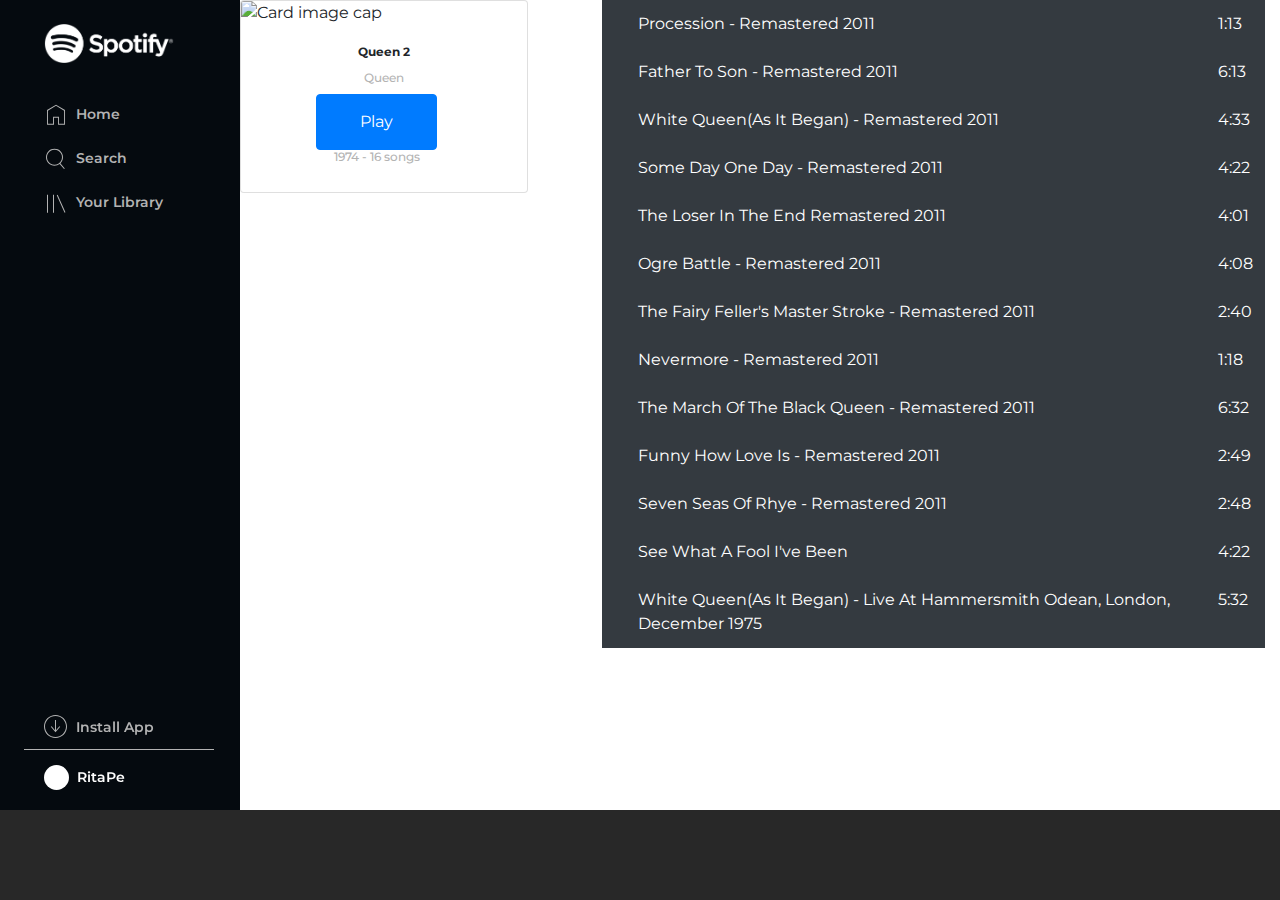
==== commit aae050c4: "Load songs correctly" ====
--- a/album.html
+++ b/album.html
@@ -83,7 +83,7 @@
                 </div>
                 <div class="col-8 h-100">
                     <table class="table table-borderless table-dark">
-                        <tbody>
+                        <tbody class="song-list">
                             <tr>
                                 <th scope="row"><i class="fa fa-music" aria-hidden="true"></i></th>
                                 <td colspan="2">Procession - Remastered 2011</td>
--- a/style.css
+++ b/style.css
@@ -22,21 +22,85 @@
 /*---------------------------- SCHELETON AND GENERAL SETTINGS------------------------------ */
 .wrapper {
   font-family: var(--main-font);
+  min-height: 100vh;
+  padding-bottom: 90px;
 }
 .container-fluid {
   background-color: var(--color-background);
   margin: 0;
   max-width: none;
 }
+.container-album {
+  background-color: #0f0f0f;
+}
+.container-index {
+  background: rgb(2, 0, 36);
+  background: linear-gradient(
+    343deg,
+    rgba(2, 0, 36, 1) 0%,
+    rgba(9, 9, 121, 1) 35%,
+    rgba(62, 131, 177, 1) 100%
+  );
+}
 .col-12 {
   padding: 0;
 }
-
+.col-6,
+.col-md-4,
+.col-lg-3 {
+  padding: 8px;
+}
+.hidden {
+  display: none;
+}
+button:focus {
+  outline: 0;
+}
+a {
+  text-decoration: none;
+}
+.fav-icon {
+  position: absolute;
+  bottom: 10px;
+  right: 10px;
+  color: white;
+}
+
+.bedge {
+  padding: 20px 20px;
+  border-radius: 10px;
+  background-color: var(--color-green);
+  color: white;
+  position: fixed;
+  top: 5%;
+  right: 10%;
+  opacity: 0;
+  animation: bedge 5s ease-in;
+}
+
+@keyframes bedge {
+  0% {
+    transform: translateX(0px);
+    opacity: 0;
+  }
+
+  20% {
+    transform: translateX(3px);
+    opacity: 1;
+  }
+  100% {
+    transform: translateX(0px);
+    opacity: 0;
+  }
+}
 /*----------------------------- BUTTONS---------------------------------- */
 
 .btn-fb {
   color: rgb(255, 255, 255);
   background-color: rgb(59, 89, 152);
+}
+.btn-login:hover {
+  transform: translateY(2px);
 }
 .btn-login {
   font-size: 14px;
@@ -52,6 +116,11 @@
   border-radius: 500px;
   padding: 16px 48px 18px;
   border-width: 0px;
+  transition: all 0.3s ease-in;
+}
+a.btn-login,
+a.btn-login.bt-fb {
+  text-decoration: none;
 }
 .btn-black {
   color: rgb(255, 255, 255);
@@ -65,22 +134,65 @@
 .btn-green {
   color: rgb(255, 255, 255);
   background-color: rgb(21, 136, 62);
-}
-
+  outline: none;
+}
+.btn-green:hover {
+  outline: none;
+  background-color: rgb(24, 214, 91);
+}
+.btn-dark-trasparent {
+  background-color: rgba(25, 20, 20, 0.3);
+  border: solid 2px var(--color-links-sideNav);
+  color: white;
+}
+.btn-modals {
+  padding: 10px 10px;
+}
+
+/* ---------------------------------------NAV ARROWS--------------------------------- */
+.navArrows {
+  position: fixed;
+  top: 50x;
+  left: 16%;
+  color:var(--color-links-sideNav);
+  z-index: 9999;
+  min-width: 100px;
+}
+.navArrows  a i{
+ padding: 10px 12px;
+ background-color: rgba(0, 0, 0, 0.3);
+ border-radius: 100%;
+ margin: 10px 7px;
+   color:var(--color-links-sideNav);
+
+}
+.navArrows a i:hover{
+ transform: scaleX(3%);
+ cursor: pointer;
+ color:whitesmoke;
+  box-shadow: 0 0 11px rgba(33,33,33,.2); 
+   background-color: rgba(0, 0, 0, 0.5);
+
+
+
+}
 /* ---------------------------------------SIDENAV--------------------------------- */
+
 .sideNav {
   width: 20vw;
-  min-width: 250px;
-  max-width: 320px;
+  min-width: 240px;
+  max-width: 250px;
   background-color: var(--color-navbar);
-  height: calc(100vh - var(--plyer-height-desktop));
   padding: 1.5em;
-
-  justify-content: space-between;
-}
-
+  position: relative;
+}
+.sideNav__top {
+  position: fixed;
+  top: 30px;
+}
 .sideNav__logo img {
-  width: 76%;
+  width: 18vw;
+  max-width: 130px;
   margin-left: 20px;
   margin-bottom: 30px;
 }
@@ -89,10 +201,66 @@
   color: var(--color-links-sideNav);
   padding: 10px 20px;
   font-weight: 600;
-  font-size: 1.2em;
+  font-size: 14px;
   display: flex;
   align-items: center;
   text-decoration: none;
+}
+.sideNav__nav-links a:hover {
+  background-color: var(--color-player);
+  cursor: pointer;
+}
+.sideNav__playlist h6 {
+  color: var(--color-links-sideNav);
+  font-weight: 600;
+  font-size: 12px;
+  letter-spacing: 2px;
+}
+.sideNav__nav-addPlay i {
+  width: 32px;
+  height: 32px;
+  display: flex;
+  align-items: center;
+  justify-content: center;
+  font-size: 18px;
+  background-color: var(--color-links-sideNav);
+  color: black;
+  margin-right: 12px;
+}
+.sideNav__nav-addPlay:hover {
+  color: white;
+}
+.sideNav__nav-play-thumb {
+  background: linear-gradient(135deg, #450af5, #c4efd9);
+  width: 32px;
+  height: 32px;
+  padding: 4px;
+  display: -webkit-box;
+  display: -ms-flexbox;
+  margin-right: 12px;
+  display: flex;
+  -webkit-box-align: center;
+  -ms-flex-align: center;
+  align-items: center;
+  -webkit-box-pack: center;
+  -ms-flex-pack: center;
+  justify-content: center;
+  -ms-flex-negative: 0;
+  flex-shrink: 0;
+  color: white;
+}
+
+.sideNav__nav-addPlay:hover i {
+  background-color: white;
+  transform: translateY(-2px);
+}
+
+.sideNav__footer {
+  position: fixed;
+  bottom: 100px;
+  width: 18%;
+  max-width: 190px;
+  min-width: 180px;
 }
 .sideNav__user-avatar {
   height: 25px;
@@ -100,6 +268,7 @@
   background-color: white;
   border-radius: 100%;
   margin-right: 8px;
+  overflow: hidden;
 }
 .sideNav__nav-links a.sideNav__user {
   color: white;
@@ -107,19 +276,20 @@
   padding-top: 15px;
 }
 /* ----------------------------------------------------NAVBAR----------------------------------------------------------- */
-.navBar {
-}
 
 .navBar a.navBar__link {
   text-transform: uppercase;
   color: #b3b3b3;
 
-  margin: 33px 36px;
-  font-size: 16px;
+  margin: 33px 20px;
+  font-size: 14px;
   font-weight: 600;
   letter-spacing: 4px;
   position: relative;
   text-decoration: none;
+}
+.navBar a.navBar__link:hover {
+  color: white;
 }
 a.navBar__link.active::after {
   position: absolute;
@@ -138,7 +308,36 @@
   background-color: var(--color-player);
   position: fixed;
   bottom: 0;
-  z-index: 1;
+  z-index: 99;
+}
+
+/* ----------------------------------------------------MODALS----------------------------------------------------------- */
+.modal-content {
+  background-color: var(--color-bacl-hover);
+  color: var(--color-dividers-login);
+  text-align: center;
+}
+.modal-body input {
+  border-radius: 30px;
+}
+.modal-header {
+  border-bottom: none;
+}
+.modal-body input::placeholder {
+  border-radius: 30px;
+  color: var(--color-links-sideNav);
+  font-family: var(--main-font);
+  font-size: 12px;
+}
+.modal-body {
+  border-bottom: none;
+  padding-bottom: 20px;
+}
+.modal-footer {
+  justify-content: center;
+  border-top: none;
+  padding-bottom: 30px;
+  margin-top: -30px;
 }
 /* ----------------------------------------LOGIN-PAGE ----------------------------------------------------*/
 /* ----------------------------------------LOGIN-PAGE ----------------------------------------------------*/
@@ -172,6 +371,21 @@
   margin-bottom: 20px;
   position: relative;
   border-bottom: 1px solid var(--color-dividers-login);
+}
+.login__socials a:hover {
+  text-decoration: none;
+}
+.login__socials a,
+.btn-default:hover,
+.login__socials a,
+.btn-default {
+  text-decoration: none;
+}
+.login__socials a.btn-fb:hover,
+.login__socials a.btn-black:hover,
+.login__inputs a.btn-green:hover {
+  text-decoration: none;
+  color: white;
 }
 
 .login__socials::after {
@@ -200,9 +414,9 @@
   padding-top: 24px;
 }
 
-/* -----------------------------------------------ALBUM PAGE---------------------------------------------*/
-/* -----------------------------------------------ALBUM PAGE---------------------------------------------*/
-/* -----------------------------------------------ALBUM PAGE---------------------------------------------*/
+/* -----------------------------------------------ALBUMS PAGE---------------------------------------------*/
+/* -----------------------------------------------ALBUMS PAGE---------------------------------------------*/
+/* -----------------------------------------------ALBUMS PAGE---------------------------------------------*/
 
 /*----------------------------------------Jumbotron Artist Page--------------------------------------------*/
 
@@ -211,11 +425,16 @@
   background-size: cover;
   margin-bottom: 0 !important;
   position: relative;
-}
+  min-height: 40vh;
+}
+
 
 .jumbotron h1,
 p {
   color: white;
+  font-weight: 700;
+  margin-bottom: 40px;
+  font-size: 80px;
 }
 
 .jumbo-content {
@@ -229,27 +448,16 @@
 
 .buttons-wrapper {
   display: inline;
-}
-.buttons-wrapper button:first-child {
-  background-color: #1db954;
-  border-color: white;
-  border-radius: 25px;
-  width: 120px;
+  margin-right: 15px;
+}
+
+.buttons-wrapper > button {
+  padding: 15px 43px;
   margin-right: 20px;
 }
-
-.buttons-wrapper button:nth-child(2) {
-  background-color: rgba(25, 20, 20, 0.3);
-  border-color: white;
-  border-radius: 25px;
-  width: 130px;
-  margin-right: 5px;
-  margin-left: 10px;
-}
 .buttons-wrapper i {
   color: white;
-  margin-left: 20px;
-  font-size: 20px;
+  font-size: 30px;
 }
 
 .jumbo-links {
@@ -270,69 +478,231 @@
     rgba(116, 115, 113, 0.4243870578778135) 100%
   );
 }
-/* .jumbo-links > a {
+.jumbo-links > a {
   color: #b3b3b3;
-  position: relative;
 }
 .jumbo-links > a:hover {
   color: white;
   text-decoration: none;
 }
-.jumbo-links a:first-child {
-  margin-right: 20px;
-}
-.jumbo-links a:nth-child(2) {
-  margin-left: 10px;
-  margin-right: 20px;
-}
-.jumbo-links a:nth-child(3) {
-  margin-left: 10px;
-}
-.active::after {
-  content: "";
-  position: absolute;
-  height: 3px;
-  width: 40%;
-  bottom: 0;
-  background-color: yellowgreen;
-  right: 50%;
-  transform: translateX(50%);
-} */
-
-/*-----------------------------------------ALBUM PAGE--------------------------------------------------------*/
-.table {
+
+/* -----------------------------------------------SINGLE ALBUM PAGE ---------------------------------------------*/
+/* -----------------------------------------------SINGLE ALBUM PAGE ---------------------------------------------*/
+/* -----------------------------------------------SINGLE ALBUM PAGE ---------------------------------------------*/
+.single-album{
+  margin-top: 8vh;
+}
+.single-album h3 {
+  font-weight: bold;
+  color: aliceblue;
+}
+
+.single-album .card-title {
+  font-weight: bold;
+}
+.single-album .card-spotify {
   background-color: black;
-}
-
-.row.h-100 {
-  background-color: black;
-}
-
-.card.h-100 {
+  color: white;
+}
+.single-album .card-body h5 {
+  font-size: 24px;
+  text-align: center;
+}
+.single-album .card-body h6 {
+  color: var(--color-links-sideNav);
+  font-size: 16px;
+}
+
+.single-album .table {
+  background-color: #0f0f0f;
+  font-size: 1.1em;
+}
+
+.single-album .row {
+  background-color: #0f0f0f;
+}
+
+.single-album .card {
   border: 0;
 }
 
-.card.h-100 > * {
-  color: white;
-  background-color: black;
-}
-
-.card.h-100 h6 {
+.single-album .card > * {
+  color: white;
+  background-color: #0f0f0f;
+}
+
+.single-album .card h6 {
   margin-top: 10px;
   margin-bottom: 20px;
-  font-size: 0.67em;
+  font-size: 1em;
   color: #b3b3b3;
 }
 
-.card.h-100 .icons-wrapper {
+.single-album .card.icons-wrapper {
   margin-top: 30px;
 }
 
-.selected {
-  color: red;
+.single-album .row {
+  width: 93%;
+  margin: 30px auto;
+}
+.single-album .card {
+  background-color: transparent;
+}
+
+.single-album .icons-wrapper i {
+  padding: 10px;
+  font-size: 25px;
+}
+.single-album table tr i.fa-play-circle {
+  display: none;
+  transition: all 0.3s ease-in;
+}
+.single-album table tr:hover {
+  background-color: var(--color-player);
+  cursor: pointer;
+  animation-name: moveOnHover;
+  animation-duration: 0.3s;
+  transform: scaleX(2%);
+}
+.single-album table tr:hover th i.fa.fa-music {
+  display: none;
+}
+.single-album table tr:hover .fa-play-circle {
+  display: block;
+  font-size: 30px;
+  color: var(--color-green);
+}
+
+@keyframes moveOnHover {
+  0% {
+    transform: translateX(0px);
+  }
+
+  50% {
+    transform: translateX(3px);
+  }
+  100% {
+    transform: translateX(0px);
+  }
+}
+
+/* -----------------------------------------------INDEX ---------------------------------------------*/
+/* -----------------------------------------------INDEX ---------------------------------------------*/
+/* -----------------------------------------------INDEX ---------------------------------------------*/
+
+/*----------------------------------------Cards -  Index Page--------------------------------------------*/
+
+h3 {
+	font-weight: bold;
+	color: aliceblue;
+}
+
+.card-title {
+	font-weight: bold;
+}
+
+.card-body>h5 {
+	font-size: 12px;
+}
+
+.card-body h6 {
+	color: var(--color-links-sideNav);
+	font-size: 12px;
+}
+
+.card-spotify {
+	background-color: transparent;
+	position: relative;
+	color: white;
+	border-style: none;
+	margin: auto;
+	transform: translateY(0);
+	transition: box-shadow 0.3s ease, transform 0.7s ease;
+}
+
+.card-spotify:hover {
+	transform: translateY(-10px);
+	box-shadow: 0 10px 20px rgba(255, 255, 255, 0.433);
+}
+
+.img-albums:hover img {
+	opacity: 0.5;
+}
+
+.imgAlbum {
+	position: relative;
+  display: flex;
+  flex-direction: row;
+  align-items: center;
+  
+
+}
+
+
+.imgAlbum i {
+	visibility: hidden;
+}
+
+.imgAlbum:hover i {
+	cursor: pointer;
+	visibility: visible;
+}
+
+.play_container {
+	position: absolute;
+	width: 100%;
+	height: 100%;
+	display: flex;
+	justify-content: center;
+	align-items: center;
+	font-size: 4rem;
+}
+
+.hearth_container {
+	position: absolute;
+	right: 0.5em;
+	bottom: 0;
+}
+
+.playFav:hover {
+	color: green;
+}
+
+.hearthFav {
+	font-size: 2rem;
+}
+
+.hearthFav:hover {
+	color: red;
+}
+
+
+/* -----------------------------------------------PLAYLIST ---------------------------------------------*/
+/* -----------------------------------------------PLAYLIST ---------------------------------------------*/
+/* -----------------------------------------------PLAYLIST ---------------------------------------------*/
+.playlist__jumbotron {
+  background: #c33764; /* fallback for old browsers */
+  background: -webkit-linear-gradient(
+    to right,
+    #1d2671,
+    #c33764
+  ); /* Chrome 10-25, Safari 5.1-6 */
+  background: linear-gradient(
+    to right,
+    #1d2671,
+    #c33764
+  ); /* W3C, IE 10+/ Edge, Firefox 16+, Chrome 26+, Opera 12+, Safari 7+ */
 }
 
 /* ----------------------------------------MEDIA QUERIES ----------------------------------------------------*/
+
+@media screen and (max-width: 1200px) {
+  .navBar a.navBar__link {
+    font-size: 12px;
+    margin: 33px 10px;
+  }
+}
 
 @media screen and (max-width: 768px) {
   .sideNav {
@@ -344,8 +714,11 @@
     padding: 10px;
     align-items: center;
     justify-content: center;
-  }
-
+    z-index: 98;
+  }
+  .sideNav__top {
+    position: static;
+  }
   .sideNav__nav-links {
     width: 100vw;
     justify-content: space-around;
@@ -356,12 +729,33 @@
     flex-direction: column;
     font-size: 0.8em;
   }
+  .index__navBar {
+    display: flex;
+    flex-direction: column;
+  }
 
   .navBar a.navBar__link {
     font-size: 12px;
     margin: 33px 20px;
   }
-
+  .navBar a {
+    font-size: 12px;
+    margin: 33px 20px;
+  }
+
+  .index__navBar {
+    flex-direction: column;
+    align-items: center;
+  }
+  .index__navBar a.navBar__link {
+    margin: 15px 20px;
+    font-size: 16px;
+    color: white;
+  }
+  .navBar__hamburger i {
+    font-size: 30px;
+    margin-right: 30px;
+  }
   /* PLAYER BOTTOM*/
 
   .player iframe {
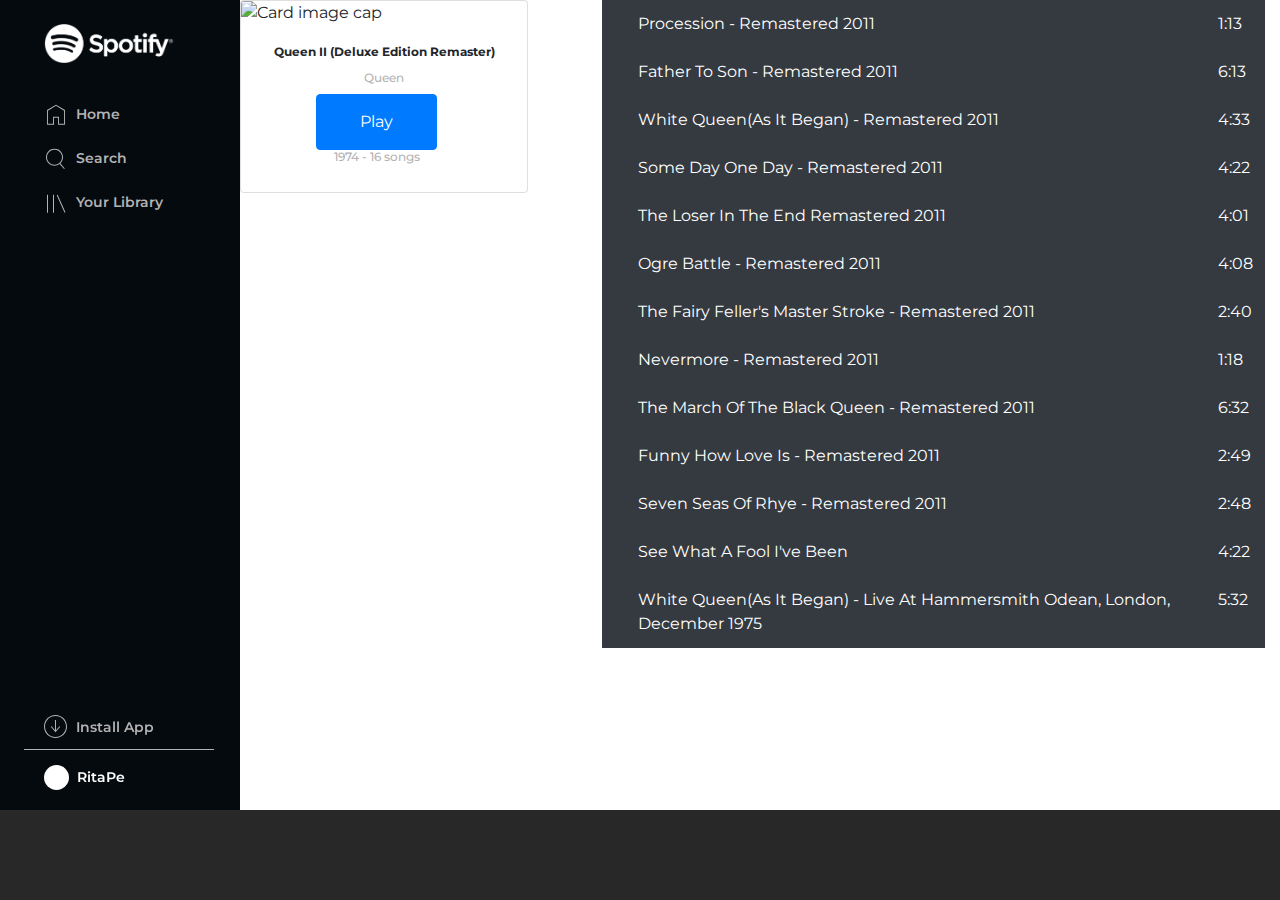
==== commit 52aedbbd: "Added latest updates" ====
--- a/album.html
+++ b/album.html
@@ -8,7 +8,7 @@
     <link rel="stylesheet" href="style.css">
     <title>Spotify Clone</title>
     <script src="https://kit.fontawesome.com/543b86d782.js" crossorigin="anonymous"></script>
-    <script src="discography.js"></script>
+
     <script src="script.js"></script>
 </head>
 
--- a/style.css
+++ b/style.css
@@ -154,27 +154,23 @@
   position: fixed;
   top: 50x;
   left: 16%;
-  color:var(--color-links-sideNav);
+  color: var(--color-links-sideNav);
   z-index: 9999;
   min-width: 100px;
 }
-.navArrows  a i{
- padding: 10px 12px;
- background-color: rgba(0, 0, 0, 0.3);
- border-radius: 100%;
- margin: 10px 7px;
-   color:var(--color-links-sideNav);
-
-}
-.navArrows a i:hover{
- transform: scaleX(3%);
- cursor: pointer;
- color:whitesmoke;
-  box-shadow: 0 0 11px rgba(33,33,33,.2); 
-   background-color: rgba(0, 0, 0, 0.5);
-
-
-
+.navArrows a i {
+  padding: 10px 12px;
+  background-color: rgba(0, 0, 0, 0.3);
+  border-radius: 100%;
+  margin: 10px 7px;
+  color: var(--color-links-sideNav);
+}
+.navArrows a i:hover {
+  transform: scaleX(3%);
+  cursor: pointer;
+  color: whitesmoke;
+  box-shadow: 0 0 11px rgba(33, 33, 33, 0.2);
+  background-color: rgba(0, 0, 0, 0.5);
 }
 /* ---------------------------------------SIDENAV--------------------------------- */
 
@@ -428,7 +424,6 @@
   min-height: 40vh;
 }
 
-
 .jumbotron h1,
 p {
   color: white;
@@ -489,7 +484,7 @@
 /* -----------------------------------------------SINGLE ALBUM PAGE ---------------------------------------------*/
 /* -----------------------------------------------SINGLE ALBUM PAGE ---------------------------------------------*/
 /* -----------------------------------------------SINGLE ALBUM PAGE ---------------------------------------------*/
-.single-album{
+.single-album {
   margin-top: 8vh;
 }
 .single-album h3 {
@@ -594,89 +589,85 @@
 /*----------------------------------------Cards -  Index Page--------------------------------------------*/
 
 h3 {
-	font-weight: bold;
-	color: aliceblue;
+  font-weight: bold;
+  color: aliceblue;
 }
 
 .card-title {
-	font-weight: bold;
-}
-
-.card-body>h5 {
-	font-size: 12px;
+  font-weight: bold;
+}
+
+.card-body > h5 {
+  font-size: 12px;
 }
 
 .card-body h6 {
-	color: var(--color-links-sideNav);
-	font-size: 12px;
+  color: var(--color-links-sideNav);
+  font-size: 12px;
 }
 
 .card-spotify {
-	background-color: transparent;
-	position: relative;
-	color: white;
-	border-style: none;
-	margin: auto;
-	transform: translateY(0);
-	transition: box-shadow 0.3s ease, transform 0.7s ease;
+  background-color: transparent;
+  position: relative;
+  color: white;
+  border-style: none;
+  margin: auto;
+  transform: translateY(0);
+  transition: box-shadow 0.3s ease, transform 0.7s ease;
 }
 
 .card-spotify:hover {
-	transform: translateY(-10px);
-	box-shadow: 0 10px 20px rgba(255, 255, 255, 0.433);
+  transform: translateY(-10px);
+  box-shadow: 0 10px 20px rgba(255, 255, 255, 0.433);
 }
 
 .img-albums:hover img {
-	opacity: 0.5;
+  opacity: 0.5;
 }
 
 .imgAlbum {
-	position: relative;
+  position: relative;
   display: flex;
   flex-direction: row;
   align-items: center;
-  
-
-}
-
+}
 
 .imgAlbum i {
-	visibility: hidden;
+  visibility: hidden;
 }
 
 .imgAlbum:hover i {
-	cursor: pointer;
-	visibility: visible;
+  cursor: pointer;
+  visibility: visible;
 }
 
 .play_container {
-	position: absolute;
-	width: 100%;
-	height: 100%;
-	display: flex;
-	justify-content: center;
-	align-items: center;
-	font-size: 4rem;
+  position: absolute;
+  width: 100%;
+  height: 100%;
+  display: flex;
+  justify-content: center;
+  align-items: center;
+  font-size: 4rem;
 }
 
 .hearth_container {
-	position: absolute;
-	right: 0.5em;
-	bottom: 0;
+  position: absolute;
+  right: 0.5em;
+  bottom: 0;
 }
 
 .playFav:hover {
-	color: green;
+  color: green;
 }
 
 .hearthFav {
-	font-size: 2rem;
+  font-size: 2rem;
 }
 
 .hearthFav:hover {
-	color: red;
-}
-
+  color: red;
+}
 
 /* -----------------------------------------------PLAYLIST ---------------------------------------------*/
 /* -----------------------------------------------PLAYLIST ---------------------------------------------*/
